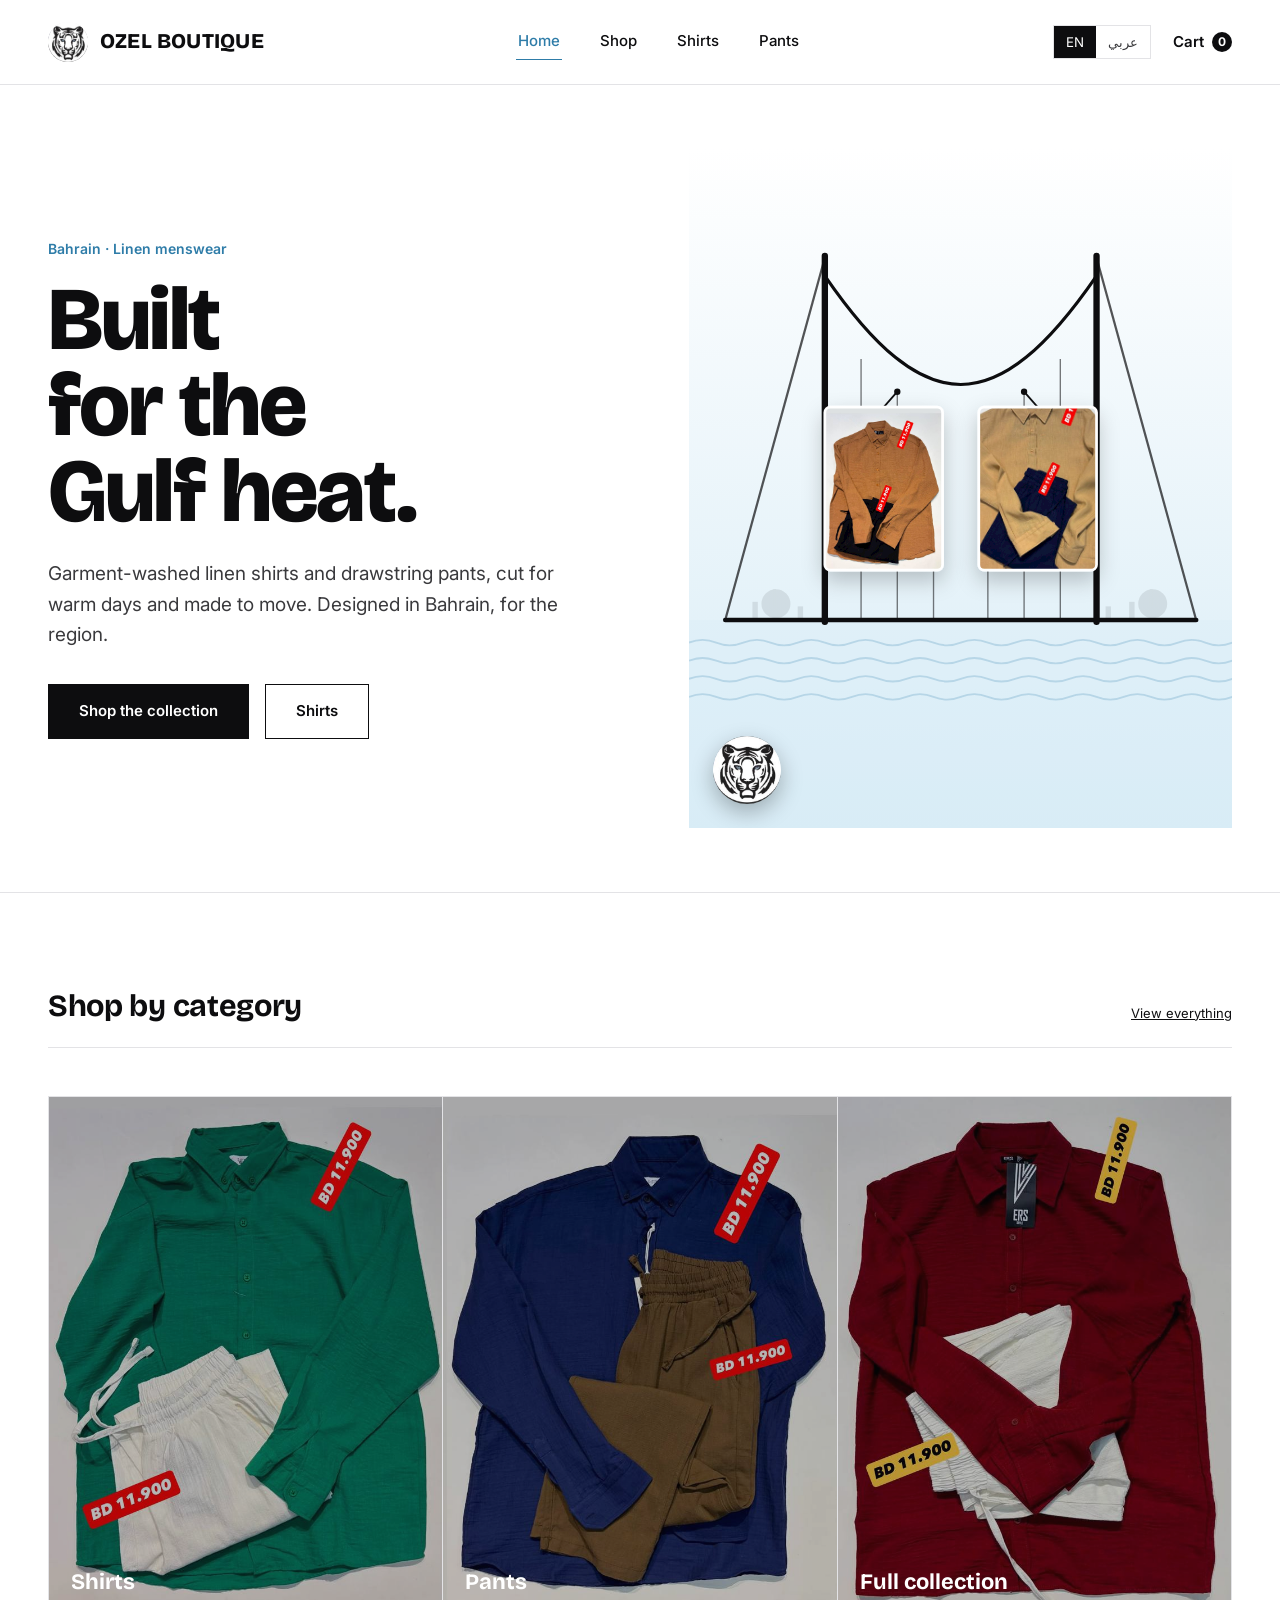
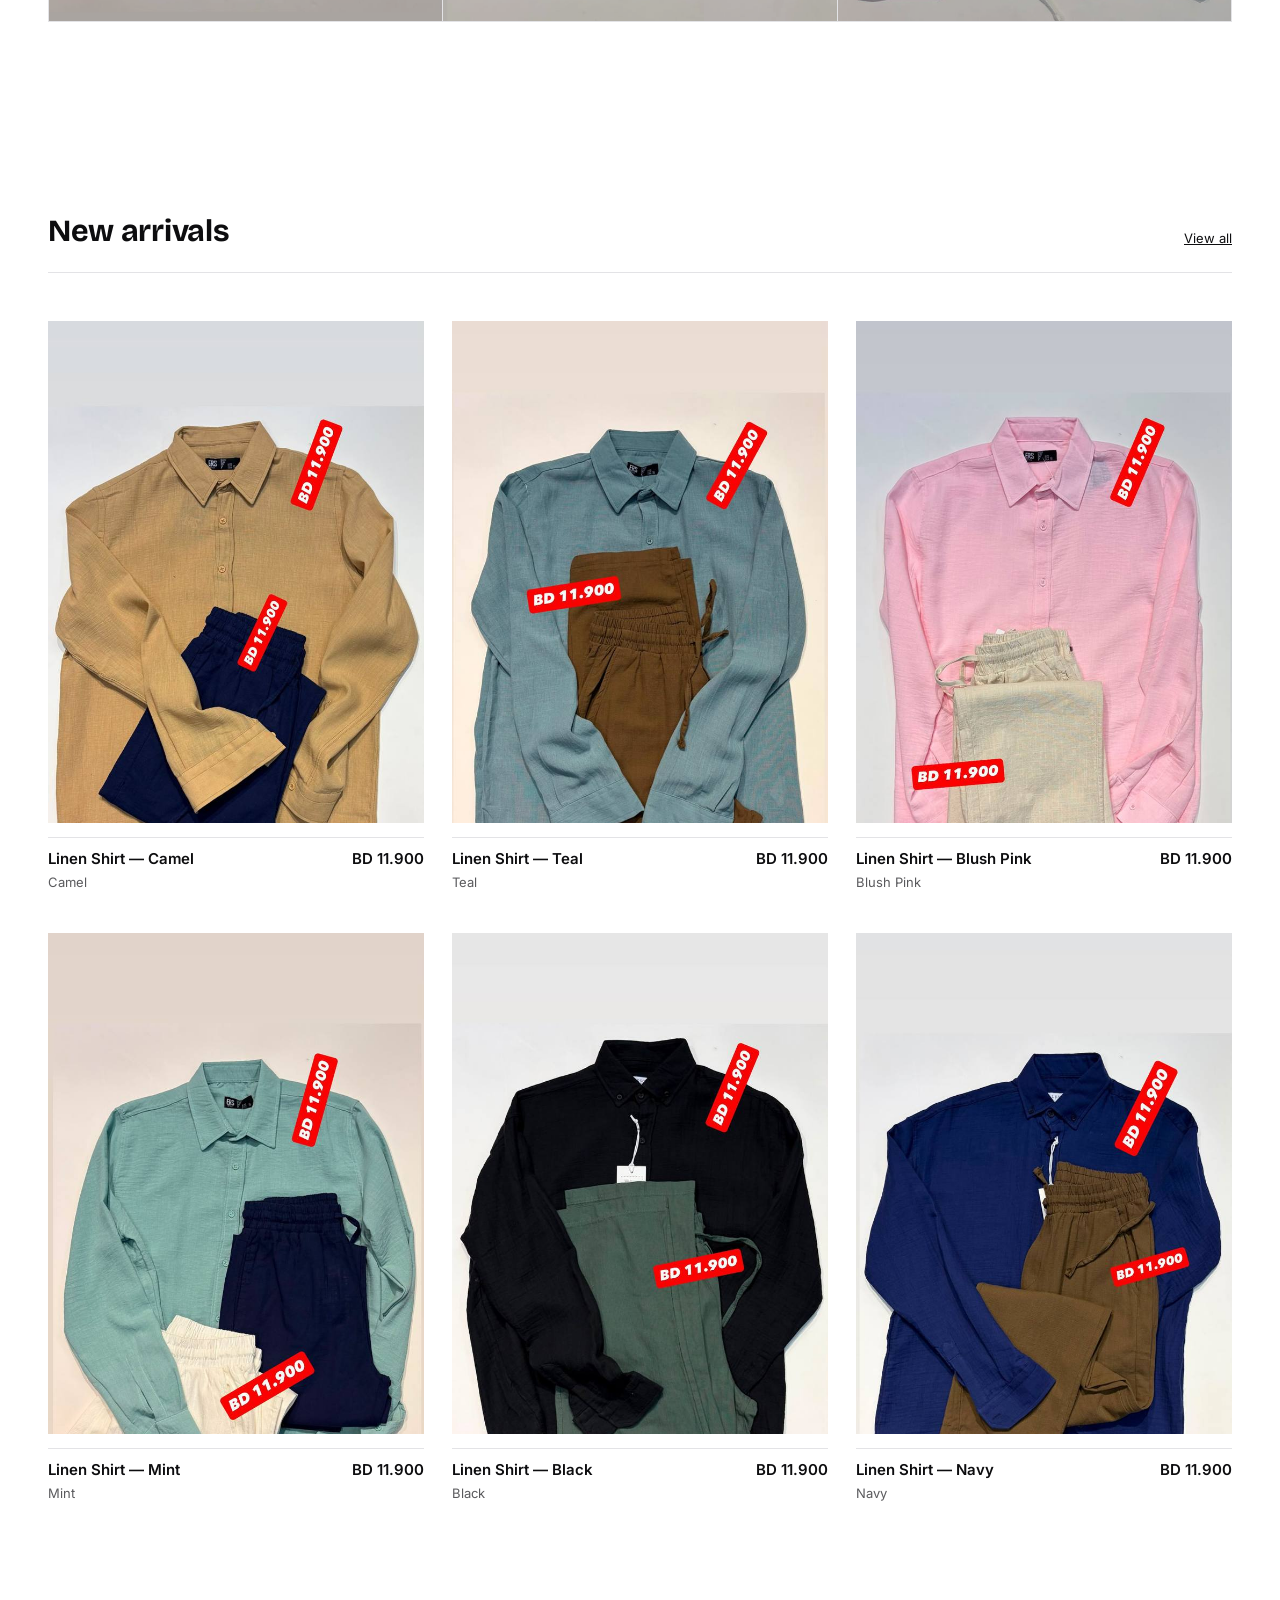
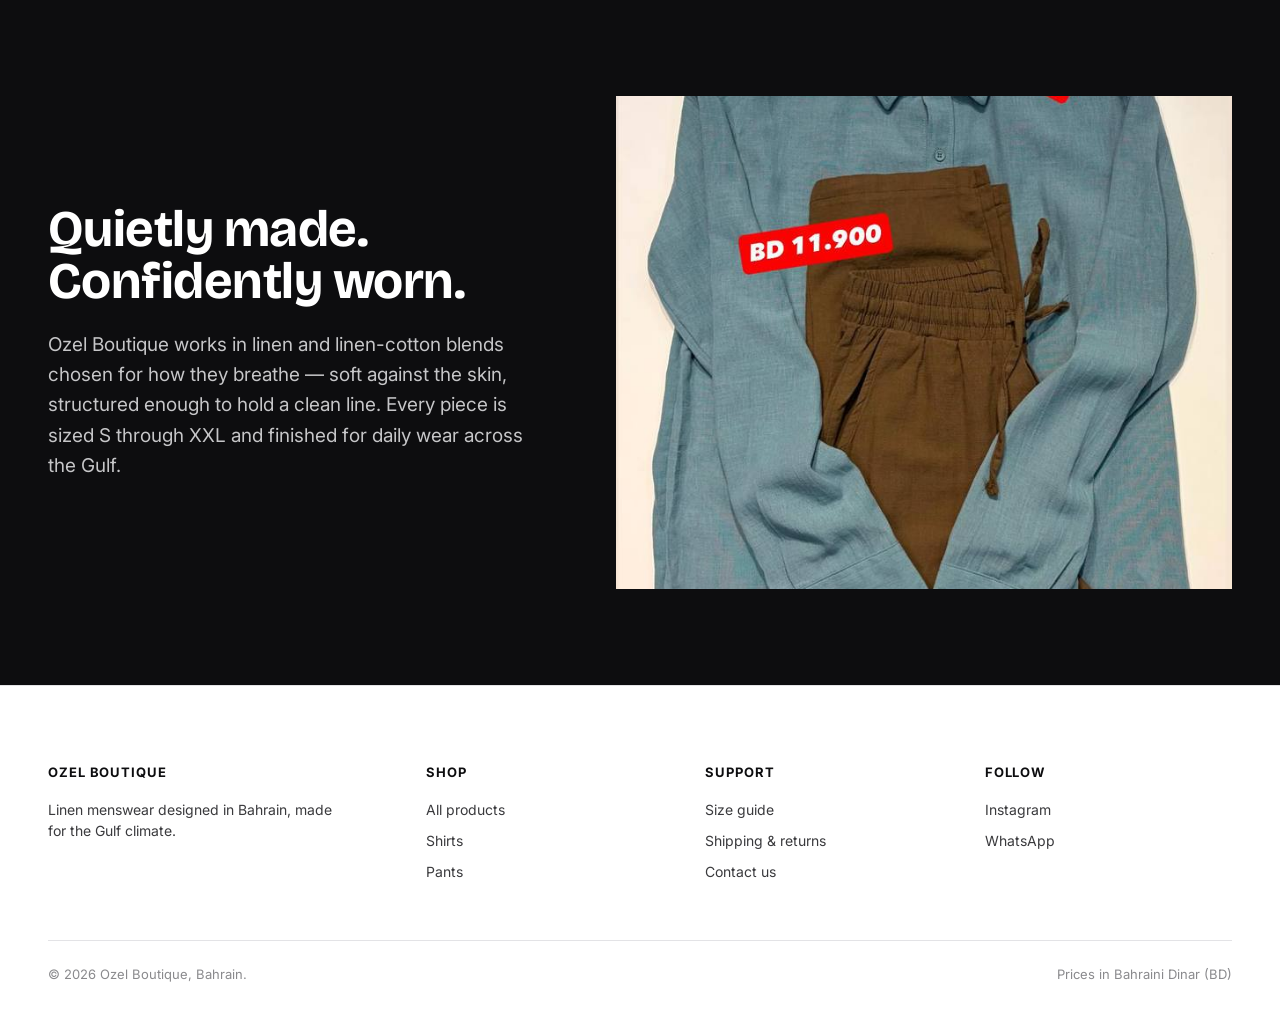
==== index.html @ 1b27c236 "Add files via upload" ====
<!DOCTYPE html>
<html lang="en">
<head>
<meta charset="UTF-8">
<meta name="viewport" content="width=device-width, initial-scale=1.0">
<title>Ozel Boutique — Bahraini Menswear</title>
<meta name="description" content="Ozel Boutique — linen shirts, pants and modern menswear essentials, designed in Bahrain.">
<link rel="icon" href="assets/logo.jpg">
<link rel="preconnect" href="https://fonts.googleapis.com">
<link href="https://fonts.googleapis.com/css2?family=Bricolage+Grotesque:opsz,wght@12..96,400..800&family=Inter:wght@400;500;600;700&family=Tajawal:wght@400;500;700;800&display=swap" rel="stylesheet">
<link rel="stylesheet" href="css/style.css">
<style>.view { display: none; } .view.active { display: block; }</style>
</head>
<body>

<header class="site-header">
  <div class="wrap">
    <a href="#/" class="brand">
      <img id="logo-img" src="assets/logo.jpg" alt="Ozel Boutique">
      <span>OZEL BOUTIQUE</span>
    </a>
    <nav class="main-nav">
      <a href="#/" data-nav="home" data-t="nav.home">Home</a>
      <a href="#/shop" data-nav="shop" data-t="nav.shop">Shop</a>
      <a href="#/shop?category=shirts" data-nav="shop" data-t="nav.shirts">Shirts</a>
      <a href="#/shop?category=pants" data-nav="shop" data-t="nav.pants">Pants</a>
    </nav>
    <div class="header-actions">
      <div class="lang-toggle" id="lang-toggle">
        <button data-lang="en">EN</button>
        <button data-lang="ar">عربي</button>
      </div>
      <a href="#/cart" class="cart-link">
        <span data-t="nav.cart">Cart</span> <span class="cart-count" data-cart-count>0</span>
      </a>
      <button class="nav-toggle" aria-label="Open menu">&#9776;</button>
    </div>
  </div>
</header>

<main id="app"></main>

<footer class="site-footer">
  <div class="wrap">
    <div class="footer-grid">
      <div>
        <h5>Ozel Boutique</h5>
        <p class="muted" style="max-width:32ch;" data-t="footer.tagline">Linen menswear designed in Bahrain, made for the Gulf climate.</p>
      </div>
      <div>
        <h5 data-t="footer.shop">Shop</h5>
        <a href="#/shop" data-t="footer.allProducts">All products</a>
        <a href="#/shop?category=shirts" data-t="nav.shirts">Shirts</a>
        <a href="#/shop?category=pants" data-t="nav.pants">Pants</a>
      </div>
      <div>
        <h5 data-t="footer.support">Support</h5>
        <a href="#" data-t="footer.sizeGuide">Size guide</a>
        <a href="#" data-t="footer.shippingReturns">Shipping &amp; returns</a>
        <a href="#" data-t="footer.contact">Contact us</a>
      </div>
      <div>
        <h5 data-t="footer.follow">Follow</h5>
        <a href="#" data-t="footer.instagram">Instagram</a>
        <a href="#" data-t="footer.whatsapp">WhatsApp</a>
      </div>
    </div>
    <div class="footer-bottom">
      <span data-t="footer.copyright">&copy; 2026 Ozel Boutique, Bahrain.</span>
      <span data-t="footer.priceNote">Prices in Bahraini Dinar (BD)</span>
    </div>
  </div>
</footer>

<script src="js/app.js"></script>
</body>
</html>
---- css/style.css ----
/* ============================================
   OZEL BOUTIQUE — Design tokens
   ============================================ */
:root {
  --cream:      #FFFFFF;
  --cream-2:    #F1F1F3;
  --ink:        #0D0D0F;
  --ink-soft:   #3A3A3D;
  --ice:        #5FA8D3;
  --ice-deep:   #2E7CA8;
  --ice-pale:   #D8ECF6;
  --clay:       #55575C;
  --line:       #E3E3E6;
  --line-dark:  #45464A;
  --white:      #FFFFFF;

  --font-display: 'Bricolage Grotesque', sans-serif;
  --font-body: 'Inter', sans-serif;
  --font-arabic: 'Tajawal', sans-serif;

  --max: 1320px;
}

html[dir="rtl"] body,
html[dir="rtl"] h1, html[dir="rtl"] h2, html[dir="rtl"] h3, html[dir="rtl"] h4,
html[dir="rtl"] .brand span, html[dir="rtl"] .btn, html[dir="rtl"] input, html[dir="rtl"] select {
  font-family: var(--font-arabic);
  letter-spacing: 0;
}

* { box-sizing: border-box; }
html { scroll-behavior: smooth; }

body {
  margin: 0;
  background: var(--cream);
  color: var(--ink);
  font-family: var(--font-body);
  font-size: 16px;
  line-height: 1.5;
  -webkit-font-smoothing: antialiased;
}

img { max-width: 100%; display: block; }
a { color: inherit; text-decoration: none; }
button { font-family: inherit; cursor: pointer; }

.wrap {
  max-width: var(--max);
  margin: 0 auto;
  padding: 0 48px;
}

@media (max-width: 720px) {
  .wrap { padding: 0 20px; }
}

/* ---------- Typography ---------- */
h1, h2, h3, h4 {
  font-family: var(--font-display);
  margin: 0;
  color: var(--ink);
  letter-spacing: -0.01em;
}

.display-1 {
  font-size: clamp(48px, 7vw, 104px);
  font-weight: 800;
  line-height: 0.96;
  letter-spacing: -0.02em;
}

.display-2 {
  font-size: clamp(34px, 4vw, 56px);
  font-weight: 700;
  line-height: 1.02;
}

.display-3 {
  font-size: clamp(24px, 2.4vw, 32px);
  font-weight: 700;
  line-height: 1.1;
}

p { margin: 0; }
.lede {
  font-size: 19px;
  line-height: 1.6;
  color: var(--ink-soft);
  max-width: 46ch;
}

.small { font-size: 13px; }
.muted { color: #5A5A5D; }

/* ---------- Header ---------- */
.site-header {
  position: sticky;
  top: 0;
  z-index: 50;
  background: rgba(255, 255, 255, 0.86);
  backdrop-filter: blur(10px);
  border-bottom: 1px solid var(--line);
}

.site-header .wrap {
  display: flex;
  align-items: center;
  justify-content: space-between;
  height: 84px;
}

.brand {
  display: flex;
  align-items: center;
  gap: 12px;
}

.brand img {
  width: 40px;
  height: 40px;
  border-radius: 50%;
  object-fit: cover;
}

.brand span {
  font-family: var(--font-display);
  font-weight: 800;
  font-size: 21px;
  letter-spacing: 0.01em;
}

.main-nav {
  display: flex;
  gap: 36px;
}

.main-nav a {
  font-size: 15px;
  font-weight: 500;
  padding: 6px 2px;
  border-bottom: 1px solid transparent;
  transition: border-color 0.15s ease, color 0.15s ease;
}

.main-nav a:hover,
.main-nav a.active {
  border-color: var(--ice-deep);
  color: var(--ice-deep);
}

.header-actions {
  display: flex;
  align-items: center;
  gap: 22px;
}

.cart-link {
  display: flex;
  align-items: center;
  gap: 8px;
  font-size: 15px;
  font-weight: 600;
}

.cart-count {
  background: var(--ink);
  color: var(--white);
  font-size: 12px;
  font-weight: 700;
  width: 20px;
  height: 20px;
  border-radius: 50%;
  display: flex;
  align-items: center;
  justify-content: center;
}

.nav-toggle {
  display: none;
  background: none;
  border: none;
  color: var(--ink);
}

@media (max-width: 860px) {
  .main-nav { display: none; }
  .nav-toggle { display: block; }
}

/* ---------- Buttons ---------- */
.btn {
  display: inline-flex;
  align-items: center;
  justify-content: center;
  gap: 10px;
  padding: 15px 30px;
  font-size: 15px;
  font-weight: 600;
  border: 1px solid var(--ink);
  background: var(--ink);
  color: var(--white);
  transition: background 0.15s ease, color 0.15s ease, border-color 0.15s ease, transform 0.1s ease;
}

.btn:hover { background: var(--ice-deep); border-color: var(--ice-deep); }
.btn:active { transform: translateY(1px); }

.btn-outline {
  background: transparent;
  color: var(--ink);
  border: 1px solid var(--ink);
}

.btn-outline:hover {
  background: var(--ink);
  color: var(--white);
}

.btn-block { width: 100%; }

.btn[disabled] {
  opacity: 0.4;
  cursor: not-allowed;
  background: var(--ink);
}

/* ---------- Hero (home) ---------- */
.hero {
  position: relative;
  overflow: hidden;
  border-bottom: 1px solid var(--line);
}

.hero .wrap {
  display: grid;
  grid-template-columns: 1.05fr 0.95fr;
  align-items: center;
  gap: 40px;
  padding-top: 64px;
  padding-bottom: 64px;
  min-height: 640px;
}

.hero-tiger {
  position: absolute;
  right: -180px;
  top: 50%;
  transform: translateY(-50%);
  width: 900px;
  opacity: 0.05;
  pointer-events: none;
}

.hero-copy .eyebrow {
  font-size: 14px;
  font-weight: 600;
  color: var(--ice-deep);
  margin-bottom: 18px;
  display: block;
}

.hero-copy h1 { margin-bottom: 24px; }

.hero-copy .lede { margin-bottom: 34px; }

.hero-actions {
  display: flex;
  gap: 16px;
  align-items: center;
}

.hero-image {
  position: relative;
  aspect-ratio: 4/5;
  overflow: hidden;
  background: var(--ink);
}

.hero-image-photo {
  width: 100%;
  height: 100%;
  object-fit: cover;
  object-position: center 30%;
}

.bridge-art {
  width: 100%;
  height: 100%;
  display: block;
  background: var(--white);
}

.hero-image-tiger {
  position: absolute;
  left: 24px;
  bottom: 24px;
  width: 68px;
  height: 68px;
  border-radius: 50%;
  box-shadow: 0 8px 22px rgba(0,0,0,0.28);
}

html[dir="rtl"] .hero-image-tiger { left: auto; right: 24px; }

@media (max-width: 900px) {
  .hero .wrap { grid-template-columns: 1fr; padding-top: 40px; min-height: unset; }
  .hero-image { order: -1; aspect-ratio: 4/3; }
  .hero-tiger { display: none; }
}

/* ---------- Section scaffolding ---------- */
section { padding: 96px 0; }
.section-head {
  display: flex;
  align-items: flex-end;
  justify-content: space-between;
  margin-bottom: 48px;
  gap: 24px;
  border-bottom: 1px solid var(--line);
  padding-bottom: 24px;
}

@media (max-width: 720px) {
  section { padding: 56px 0; }
  .section-head { flex-direction: column; align-items: flex-start; gap: 12px; }
}

/* ---------- Category strip ---------- */
.cat-strip {
  display: grid;
  grid-template-columns: repeat(3, 1fr);
  gap: 1px;
  background: var(--line);
  border: 1px solid var(--line);
}

.cat-tile {
  position: relative;
  background: var(--ink);
  aspect-ratio: 3/4;
  overflow: hidden;
  display: flex;
  align-items: flex-end;
}

.cat-tile img {
  position: absolute;
  inset: 0;
  width: 100%;
  height: 100%;
  object-fit: cover;
  opacity: 0.72;
  transition: transform 0.4s ease, opacity 0.4s ease;
}

.cat-tile:hover img { transform: scale(1.04); opacity: 0.85; }

.cat-tile .label {
  position: relative;
  padding: 22px;
  color: var(--white);
  font-family: var(--font-display);
  font-weight: 700;
  font-size: 22px;
}

@media (max-width: 720px) {
  .cat-strip { grid-template-columns: 1fr; }
}

/* ---------- Product grid ---------- */
.product-grid {
  display: grid;
  grid-template-columns: repeat(3, 1fr);
  gap: 40px 28px;
}

.product-card { display: block; }

.product-card .frame {
  position: relative;
  aspect-ratio: 3/4;
  overflow: hidden;
  background: var(--cream-2);
  margin-bottom: 14px;
}

.product-card .frame img {
  width: 100%;
  height: 100%;
  object-fit: cover;
  object-position: top center;
  transition: transform 0.35s ease;
}

.product-card:hover .frame img { transform: scale(1.035); }

.product-card .meta {
  display: flex;
  justify-content: space-between;
  align-items: baseline;
  border-top: 1px solid var(--line);
  padding-top: 10px;
}

.product-card .name {
  font-size: 15px;
  font-weight: 600;
}

.product-card .sub {
  font-size: 13px;
  color: #5A5A5D;
  margin-top: 3px;
}

.product-card .price {
  font-size: 15px;
  font-weight: 600;
  white-space: nowrap;
}

@media (max-width: 980px) {
  .product-grid { grid-template-columns: repeat(2, 1fr); }
}
@media (max-width: 560px) {
  .product-grid { grid-template-columns: 1fr; gap: 32px; }
}

/* ---------- Shop layout ---------- */
.shop-layout {
  display: grid;
  grid-template-columns: 220px 1fr;
  gap: 48px;
  align-items: start;
}

.filters {
  position: sticky;
  top: 110px;
  border: 1px solid var(--line);
  padding: 24px;
}

.filters h4 { font-size: 13px; text-transform: uppercase; letter-spacing: 0.08em; margin-bottom: 16px; }

.filter-group { margin-bottom: 28px; }
.filter-group:last-child { margin-bottom: 0; }

.filter-option {
  display: flex;
  align-items: center;
  gap: 10px;
  font-size: 14px;
  padding: 7px 0;
  color: var(--ink-soft);
}

.filter-option input { accent-color: var(--ice-deep); }
.filter-option:hover { color: var(--ink); }

.filter-count { margin-left: auto; color: #8A8A8D; font-size: 12px; }

.results-bar {
  display: flex;
  justify-content: space-between;
  align-items: center;
  margin-bottom: 28px;
  font-size: 14px;
}

@media (max-width: 860px) {
  .shop-layout { grid-template-columns: 1fr; }
  .filters { position: static; display: flex; flex-wrap: wrap; gap: 24px; }
  .filter-group { margin-bottom: 0; }
}

/* ---------- Product detail ---------- */
.product-detail {
  display: grid;
  grid-template-columns: 1.1fr 0.9fr;
  gap: 64px;
}

.gallery-main {
  aspect-ratio: 4/5;
  background: var(--cream-2);
  overflow: hidden;
  margin-bottom: 12px;
}

.gallery-main img { width: 100%; height: 100%; object-fit: cover; object-position: top center; }

.gallery-thumbs { display: flex; gap: 10px; }
.gallery-thumbs button {
  width: 72px;
  aspect-ratio: 3/4;
  padding: 0;
  border: 1px solid var(--line);
  background: var(--cream-2);
  overflow: hidden;
}
.gallery-thumbs button.active { border-color: var(--ink); }
.gallery-thumbs img { width: 100%; height: 100%; object-fit: cover; }

.pd-eyebrow {
  font-size: 13px;
  font-weight: 600;
  color: var(--ice-deep);
  text-transform: uppercase;
  letter-spacing: 0.06em;
  margin-bottom: 10px;
  display: block;
}

.pd-title { margin-bottom: 10px; }
.pd-price { font-size: 20px; font-weight: 600; margin-bottom: 24px; display: block; }

.option-row { margin-bottom: 26px; }
.option-row .label {
  font-size: 13px;
  font-weight: 600;
  margin-bottom: 12px;
  display: flex;
  justify-content: space-between;
}

.swatches { display: flex; gap: 10px; }
.swatch {
  width: 34px;
  height: 34px;
  border-radius: 50%;
  border: 2px solid transparent;
  outline: 1px solid var(--line);
  outline-offset: 2px;
  padding: 0;
}
.swatch.active { border-color: var(--ink); }

.sizes { display: flex; gap: 10px; flex-wrap: wrap; }
.size-btn {
  min-width: 48px;
  height: 44px;
  padding: 0 12px;
  border: 1px solid var(--line);
  background: transparent;
  font-size: 14px;
  font-weight: 600;
}
.size-btn:hover { border-color: var(--ink); }
.size-btn.active { border-color: var(--ink); background: var(--ink); color: var(--white); }

.qty-row { display: flex; align-items: center; gap: 16px; margin-bottom: 20px; }
.qty-control {
  display: flex;
  align-items: center;
  border: 1px solid var(--line);
}
.qty-control button {
  width: 40px; height: 44px;
  background: none; border: none;
  font-size: 16px;
}
.qty-control span { min-width: 34px; text-align: center; font-weight: 600; }

.pd-actions { display: flex; gap: 12px; margin-bottom: 32px; }

.accordion { border-top: 1px solid var(--line); }
.accordion-item { border-bottom: 1px solid var(--line); }
.accordion-item summary {
  padding: 18px 0;
  font-weight: 600;
  font-size: 14px;
  cursor: pointer;
  list-style: none;
  display: flex;
  justify-content: space-between;
  align-items: center;
}
.accordion-item summary::-webkit-details-marker { display: none; }
.accordion-item summary::after { content: '+'; font-size: 18px; font-weight: 400; color: var(--ice-deep); }
.accordion-item[open] summary::after { content: '\2212'; }
.accordion-item .body {
  padding-bottom: 18px;
  font-size: 14px;
  color: var(--ink-soft);
  line-height: 1.7;
}

@media (max-width: 860px) {
  .product-detail { grid-template-columns: 1fr; gap: 32px; }
}

/* ---------- Cart / checkout ---------- */
.cart-layout {
  display: grid;
  grid-template-columns: 1.5fr 1fr;
  gap: 56px;
  align-items: start;
}

.cart-line {
  display: grid;
  grid-template-columns: 88px 1fr auto auto;
  gap: 18px;
  align-items: center;
  padding: 20px 0;
  border-bottom: 1px solid var(--line);
}

.cart-line img { width: 88px; aspect-ratio: 3/4; object-fit: cover; }
.cart-line .name { font-weight: 600; font-size: 15px; margin-bottom: 4px; }
.cart-line .opts { font-size: 13px; color: #5A5A5D; }
.cart-line .remove { font-size: 12px; color: var(--ice-deep); margin-top: 8px; background: none; border: none; padding: 0; text-decoration: underline; }
.cart-line .line-price { font-weight: 600; font-size: 15px; white-space: nowrap; }

.summary-box {
  border: 1px solid var(--line);
  padding: 28px;
}

.summary-row {
  display: flex;
  justify-content: space-between;
  font-size: 14px;
  padding: 10px 0;
}

.summary-row.total {
  border-top: 1px solid var(--line);
  margin-top: 6px;
  padding-top: 16px;
  font-size: 17px;
  font-weight: 700;
}

.empty-state {
  text-align: center;
  padding: 90px 0;
}
.empty-state h3 { margin-bottom: 12px; }
.empty-state p { margin-bottom: 28px; color: #5A5A5D; }

/* Checkout form */
.form-grid { display: grid; grid-template-columns: 1fr 1fr; gap: 16px; }
.field { margin-bottom: 16px; }
.field.full { grid-column: 1 / -1; }
.field label { display: block; font-size: 13px; font-weight: 600; margin-bottom: 8px; }
.field input, .field select {
  width: 100%;
  padding: 13px 14px;
  border: 1px solid var(--line);
  background: var(--white);
  font-family: inherit;
  font-size: 14px;
  color: var(--ink);
}
.field input:focus, .field select:focus, button:focus-visible, a:focus-visible {
  outline: 2px solid var(--ice-deep);
  outline-offset: 2px;
}

.pay-options { display: grid; gap: 10px; margin-bottom: 28px; }
.pay-option {
  display: flex;
  align-items: center;
  gap: 12px;
  border: 1px solid var(--line);
  padding: 16px;
  font-size: 14px;
  font-weight: 600;
}
.pay-option input { accent-color: var(--ice-deep); }
.pay-option:has(input:checked) { border-color: var(--ink); background: var(--white); }

@media (max-width: 860px) {
  .cart-layout { grid-template-columns: 1fr; }
  .cart-line { grid-template-columns: 64px 1fr auto; }
  .form-grid { grid-template-columns: 1fr; }
}

/* ---------- Story / about strip ---------- */
.story {
  background: var(--ink);
  color: var(--white);
}
.story .wrap {
  display: grid;
  grid-template-columns: 0.9fr 1.1fr;
  gap: 64px;
  align-items: center;
}
.story h2 { color: var(--white); margin-bottom: 22px; }
.story p { color: #C6C6C8; }
.story img { width: 100%; aspect-ratio: 5/4; object-fit: cover; }

@media (max-width: 900px) {
  .story .wrap { grid-template-columns: 1fr; }
}

/* ---------- Footer ---------- */
.site-footer {
  border-top: 1px solid var(--line);
  padding: 56px 0 32px;
}
.footer-grid {
  display: grid;
  grid-template-columns: 1.4fr 1fr 1fr 1fr;
  gap: 32px;
  margin-bottom: 48px;
}
.footer-grid h5 { font-size: 13px; text-transform: uppercase; letter-spacing: 0.07em; margin-bottom: 16px; }
.footer-grid a, .footer-grid p { display: block; font-size: 14px; color: var(--ink-soft); margin-bottom: 10px; }
.footer-bottom {
  display: flex;
  justify-content: space-between;
  border-top: 1px solid var(--line);
  padding-top: 24px;
  font-size: 13px;
  color: #8A8A8D;
}

@media (max-width: 720px) {
  .footer-grid { grid-template-columns: 1fr 1fr; }
  .footer-bottom { flex-direction: column; gap: 8px; }
}

/* ---------- Utility ---------- */
.badge {
  display: inline-block;
  font-size: 12px;
  font-weight: 700;
  padding: 5px 10px;
  background: var(--clay);
  color: var(--white);
}

.visually-hidden {
  position: absolute;
  width: 1px; height: 1px;
  overflow: hidden;
  clip: rect(0,0,0,0);
}


/* ---------- RTL adjustments ---------- */
html[dir="rtl"] .hero-tiger { right: auto; left: -180px; }
html[dir="rtl"] .filter-count { margin-left: 0; margin-right: auto; }
html[dir="rtl"] .accordion-item summary::after { content: '+'; }

/* ---------- Language toggle ---------- */
.lang-toggle {
  display: flex;
  border: 1px solid var(--line);
  font-size: 12px;
  font-weight: 700;
  overflow: hidden;
}
.lang-toggle button {
  padding: 8px 12px;
  background: transparent;
  border: none;
  color: var(--ink-soft);
}
.lang-toggle button.active {
  background: var(--ink);
  color: var(--white);
}

.view { display: none; }
.view.active { display: block; }

/* ---------- Header scroll behaviour ---------- */
.site-header .wrap { transition: height 0.25s ease; }
.site-header.scrolled .wrap { height: 64px; }
.site-header.scrolled .brand img { width: 32px; height: 32px; }
.brand img { transition: width 0.25s ease, height 0.25s ease; }
.site-header.scrolled { box-shadow: 0 1px 0 rgba(13,13,15,0.06); }

/* ---------- Hero load-in ---------- */
.hero-title .line-mask {
  display: block;
  overflow: hidden;
}
.hero-title .line-inner {
  display: block;
  transform: translateY(112%);
  opacity: 0;
  animation: lineUp 0.85s cubic-bezier(.22,.85,.28,1) forwards;
}
@keyframes lineUp {
  0% { transform: translateY(112%); opacity: 0; }
  60% { opacity: 1; }
  100% { transform: translateY(0); opacity: 1; }
}

.anim-in {
  opacity: 0;
  transform: translateY(14px);
  animation: fadeUp 0.7s cubic-bezier(.22,.85,.28,1) forwards;
}
@keyframes fadeUp {
  to { opacity: 1; transform: translateY(0); }
}

.hero-image-reveal {
  clip-path: inset(0 0 0 100%);
  animation: wipeIn 0.9s cubic-bezier(.22,.85,.28,1) forwards;
  animation-delay: 0.35s;
}
html[dir="rtl"] .hero-image-reveal { clip-path: inset(0 100% 0 0); }
@keyframes wipeIn {
  to { clip-path: inset(0 0 0 0%); }
}
html[dir="rtl"] .hero-image-reveal { animation-name: wipeInRtl; }
@keyframes wipeInRtl {
  to { clip-path: inset(0 0 0 0); }
}

.hero-tiger {
  opacity: 0;
  animation: tigerIn 1.4s ease-out forwards;
  will-change: transform;
}
@keyframes tigerIn {
  0% { opacity: 0; transform: translateY(-50%) scale(0.94); }
  100% { opacity: 0.05; transform: translateY(-50%) scale(1); }
}

@media (prefers-reduced-motion: reduce) {
  .hero-title .line-inner,
  .anim-in,
  .hero-image-reveal,
  .hero-tiger {
    animation: none !important;
    opacity: 1 !important;
    transform: none !important;
    clip-path: none !important;
  }
}
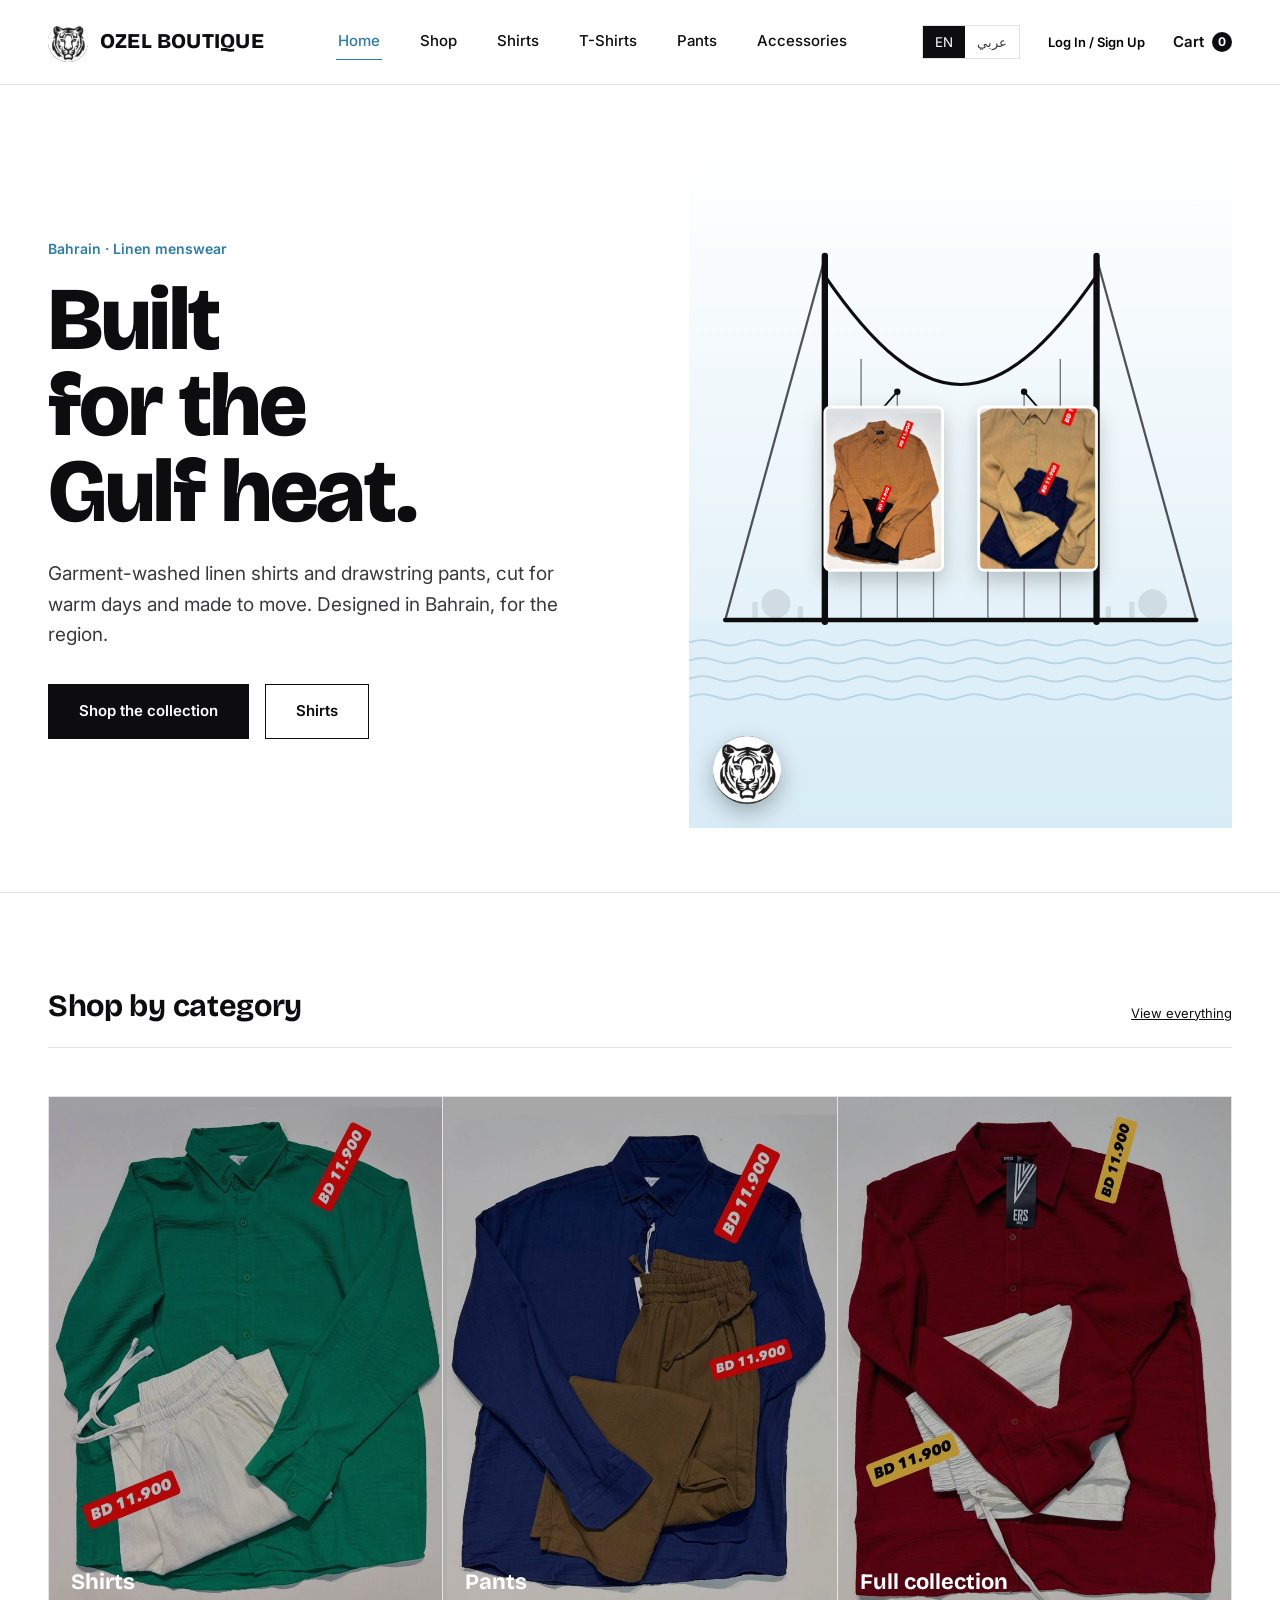
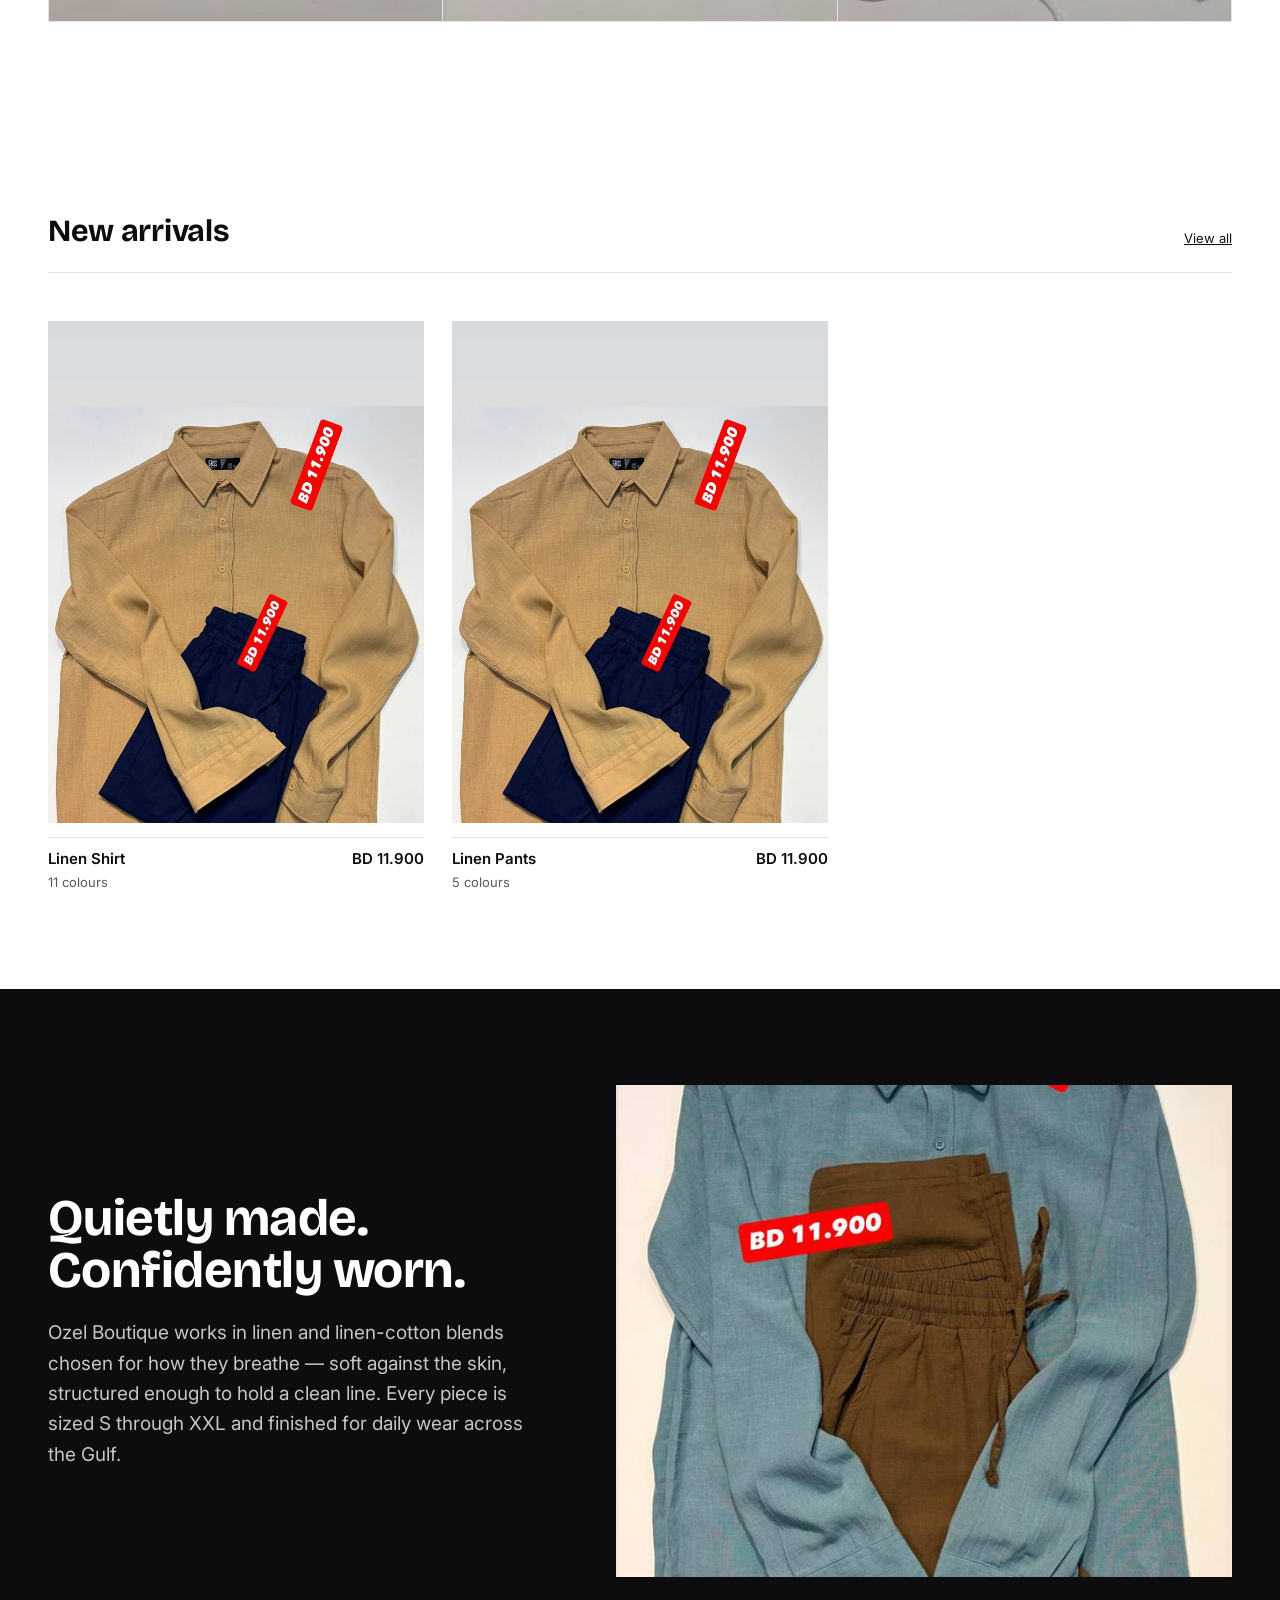
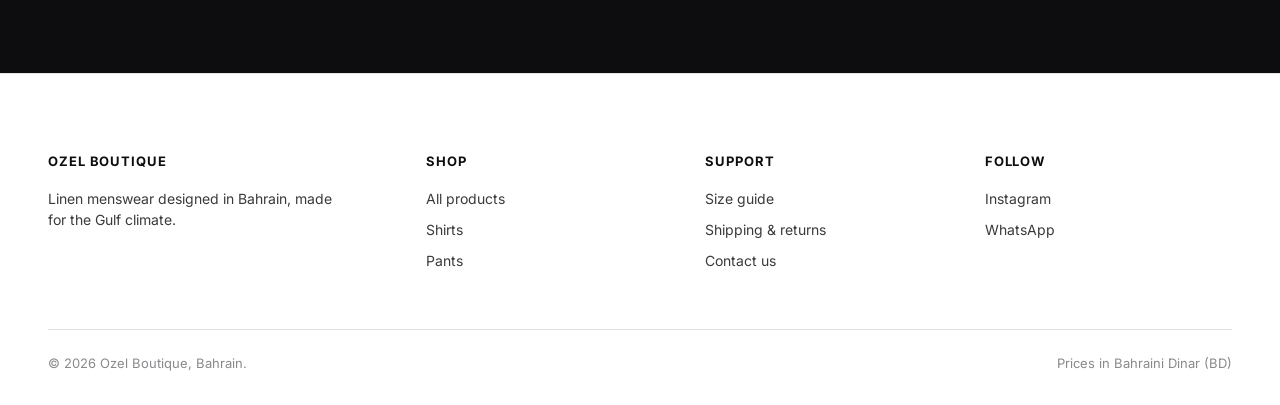
==== commit 610ad84d: "Add files via upload" ====
--- a/index.html
+++ b/index.html
@@ -10,8 +10,18 @@
 <link href="https://fonts.googleapis.com/css2?family=Bricolage+Grotesque:opsz,wght@12..96,400..800&family=Inter:wght@400;500;600;700&family=Tajawal:wght@400;500;700;800&display=swap" rel="stylesheet">
 <link rel="stylesheet" href="css/style.css">
 <style>.view { display: none; } .view.active { display: block; }</style>
+<script src="https://identity.netlify.com/v1/netlify-identity-widget.js"></script>
 </head>
 <body>
+
+<!-- Hidden static copy of the contact form so Netlify's build detects it.
+     The real, visible form is rendered by js/app.js on the #/contact page
+     and submits to this same form name via fetch. -->
+<form name="contact" data-netlify="true" netlify-honeypot="bot-field" hidden>
+  <input type="text" name="name" />
+  <input type="email" name="email" />
+  <textarea name="message"></textarea>
+</form>
 
 <header class="site-header">
   <div class="wrap">
@@ -23,13 +33,16 @@
       <a href="#/" data-nav="home" data-t="nav.home">Home</a>
       <a href="#/shop" data-nav="shop" data-t="nav.shop">Shop</a>
       <a href="#/shop?category=shirts" data-nav="shop" data-t="nav.shirts">Shirts</a>
+      <a href="#/shop?category=tshirts" data-nav="shop" data-t="nav.tshirts">T-Shirts</a>
       <a href="#/shop?category=pants" data-nav="shop" data-t="nav.pants">Pants</a>
+      <a href="#/shop?category=accessories" data-nav="shop" data-t="nav.accessories">Accessories</a>
     </nav>
     <div class="header-actions">
       <div class="lang-toggle" id="lang-toggle">
         <button data-lang="en">EN</button>
         <button data-lang="ar">عربي</button>
       </div>
+      <button id="account-btn" class="cart-link" style="background:none; border:none;" data-t="account.login">Log In / Sign Up</button>
       <a href="#/cart" class="cart-link">
         <span data-t="nav.cart">Cart</span> <span class="cart-count" data-cart-count>0</span>
       </a>
@@ -55,9 +68,9 @@
       </div>
       <div>
         <h5 data-t="footer.support">Support</h5>
-        <a href="#" data-t="footer.sizeGuide">Size guide</a>
+        <a href="#/size-guide" data-t="footer.sizeGuide">Size guide</a>
         <a href="#" data-t="footer.shippingReturns">Shipping &amp; returns</a>
-        <a href="#" data-t="footer.contact">Contact us</a>
+        <a href="#/contact" data-t="footer.contact">Contact us</a>
       </div>
       <div>
         <h5 data-t="footer.follow">Follow</h5>
--- a/css/style.css
+++ b/css/style.css
@@ -550,6 +550,14 @@
 }
 .size-btn:hover { border-color: var(--ink); }
 .size-btn.active { border-color: var(--ink); background: var(--ink); color: var(--white); }
+.size-btn.sold-out {
+  color: #B8B4A8;
+  border-color: var(--line);
+  background: repeating-linear-gradient(135deg, transparent, transparent 4px, var(--line) 4px, var(--line) 5px);
+  cursor: not-allowed;
+}
+.size-btn.sold-out:hover { border-color: var(--line); }
+#account-btn { font-size: 13px; cursor: pointer; white-space: nowrap; }
 
 .qty-row { display: flex; align-items: center; gap: 16px; margin-bottom: 20px; }
 .qty-control {
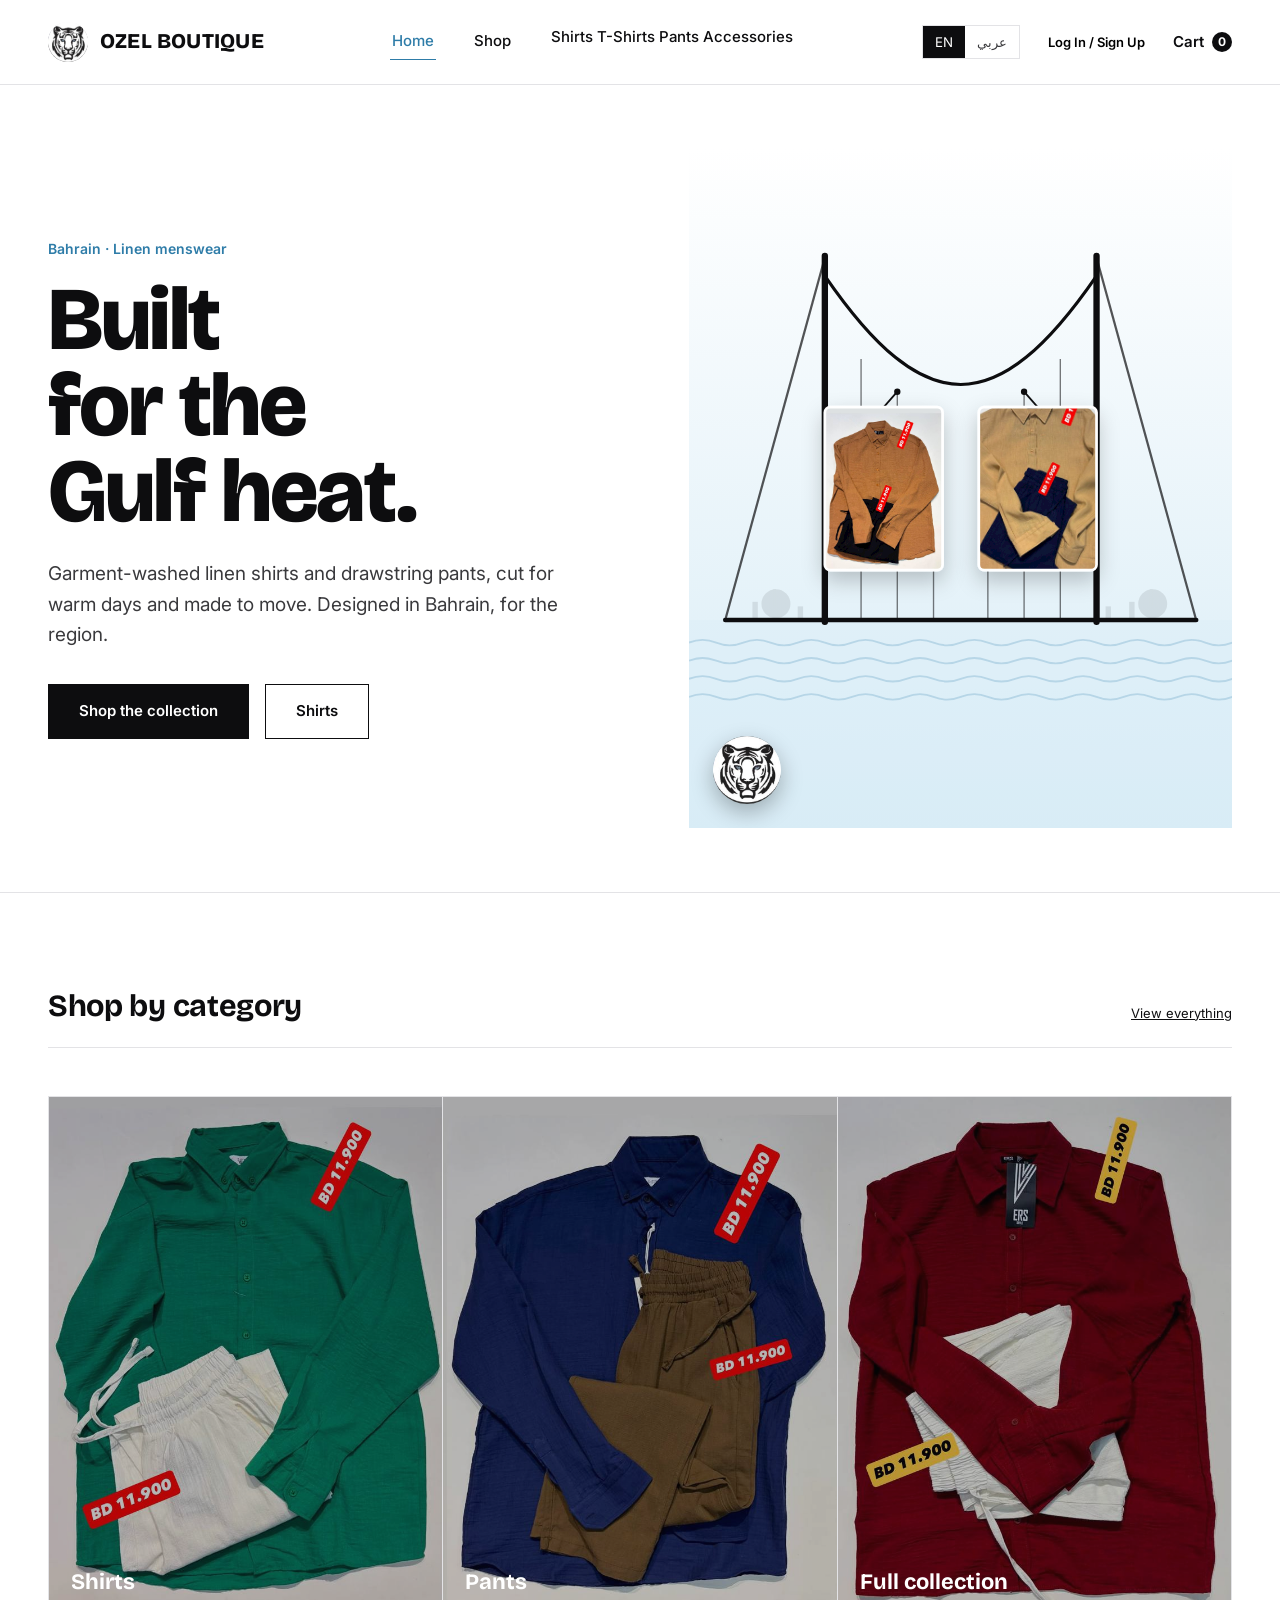
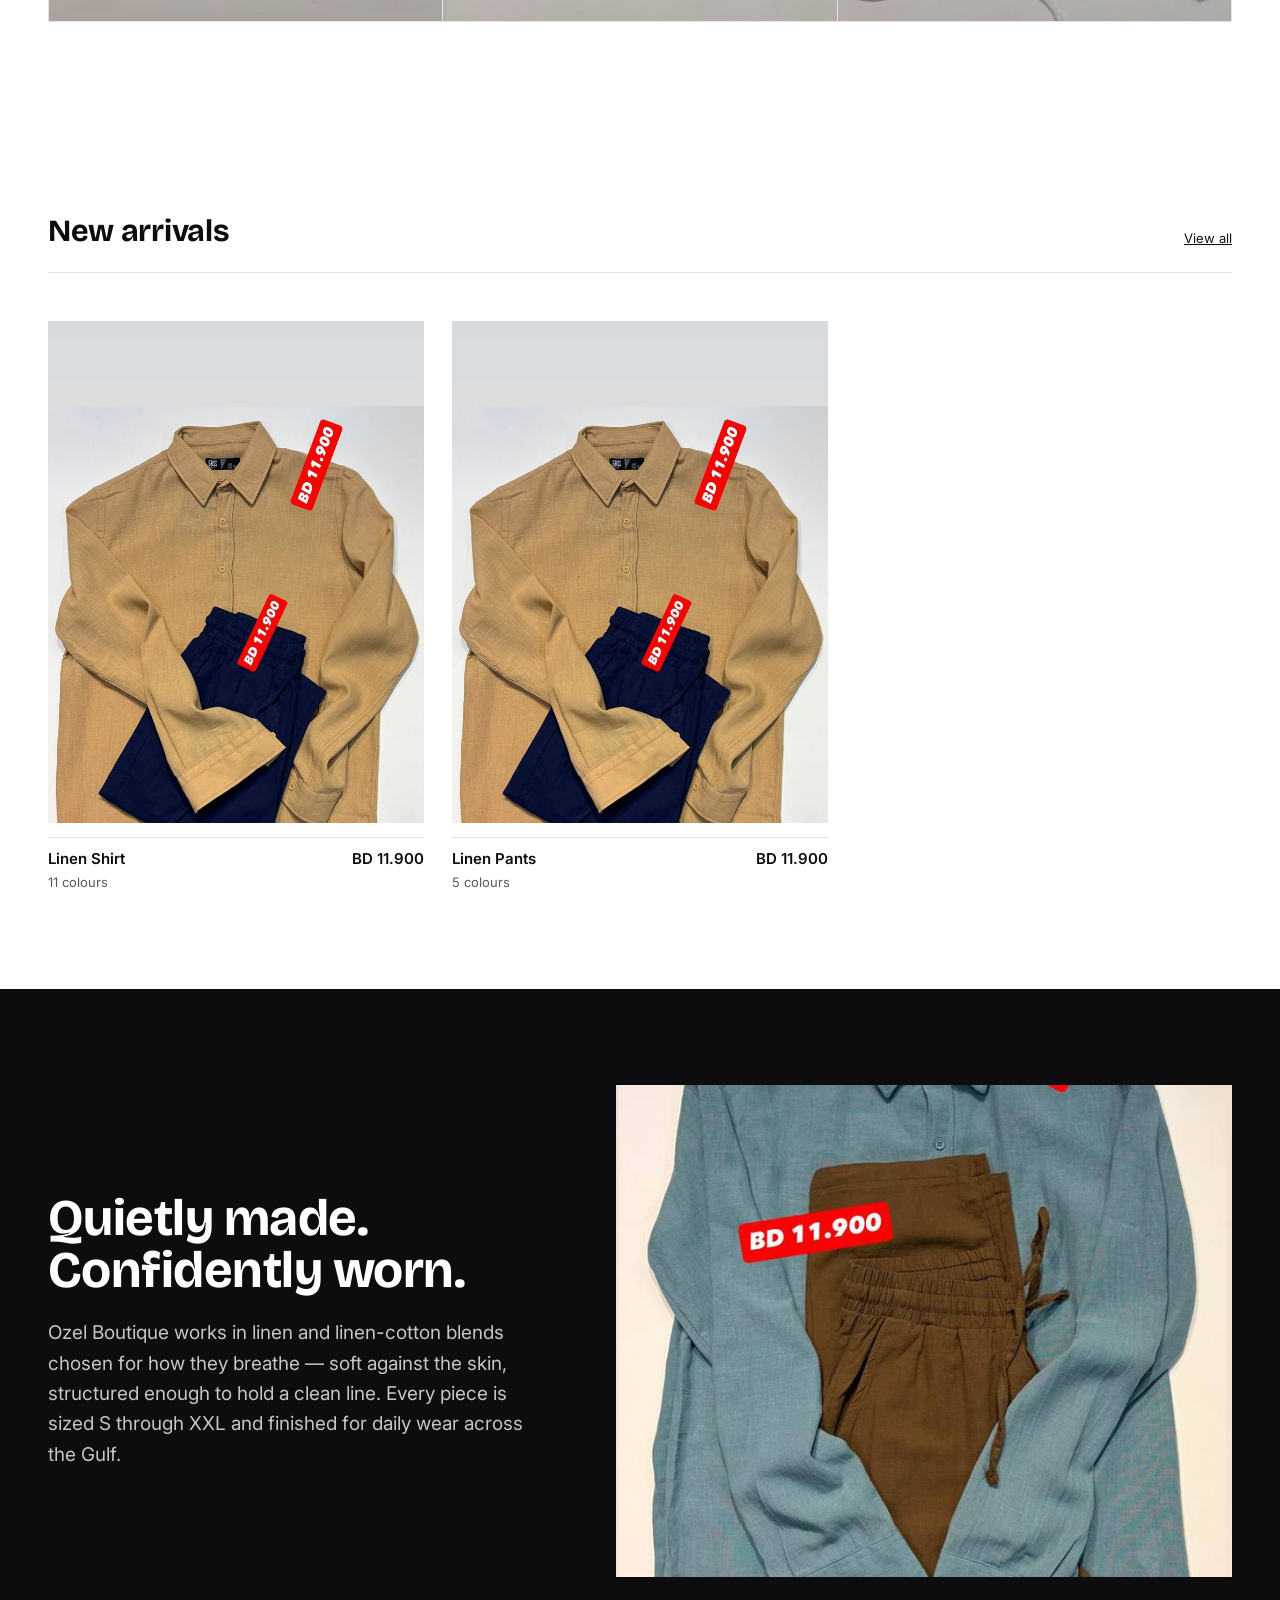
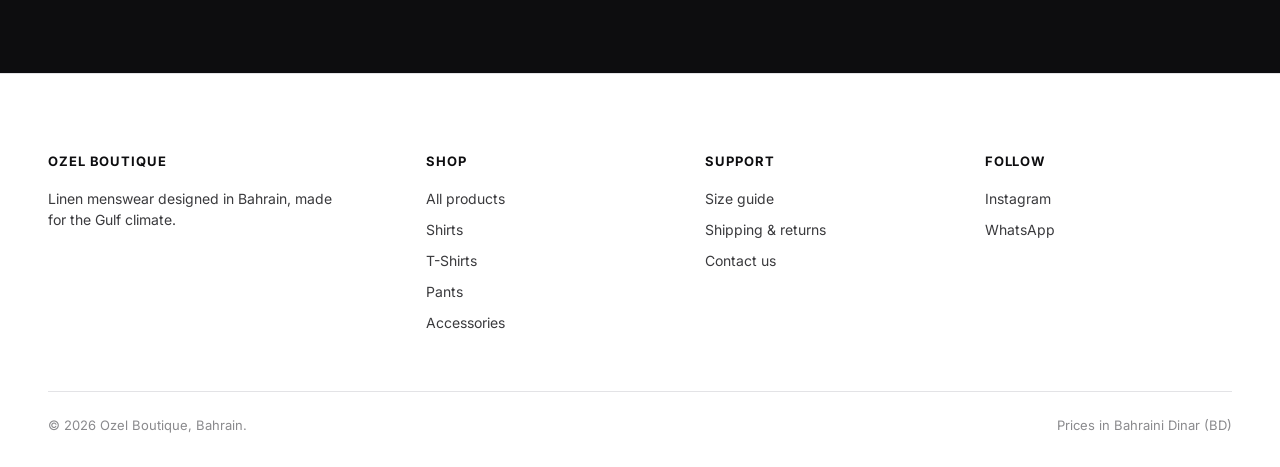
==== commit 606ee82b: "Add files via upload" ====
--- a/index.html
+++ b/index.html
@@ -32,10 +32,7 @@
     <nav class="main-nav">
       <a href="#/" data-nav="home" data-t="nav.home">Home</a>
       <a href="#/shop" data-nav="shop" data-t="nav.shop">Shop</a>
-      <a href="#/shop?category=shirts" data-nav="shop" data-t="nav.shirts">Shirts</a>
-      <a href="#/shop?category=tshirts" data-nav="shop" data-t="nav.tshirts">T-Shirts</a>
-      <a href="#/shop?category=pants" data-nav="shop" data-t="nav.pants">Pants</a>
-      <a href="#/shop?category=accessories" data-nav="shop" data-t="nav.accessories">Accessories</a>
+      <span id="category-nav"></span>
     </nav>
     <div class="header-actions">
       <div class="lang-toggle" id="lang-toggle">
@@ -63,8 +60,7 @@
       <div>
         <h5 data-t="footer.shop">Shop</h5>
         <a href="#/shop" data-t="footer.allProducts">All products</a>
-        <a href="#/shop?category=shirts" data-t="nav.shirts">Shirts</a>
-        <a href="#/shop?category=pants" data-t="nav.pants">Pants</a>
+        <span id="footer-category-nav"></span>
       </div>
       <div>
         <h5 data-t="footer.support">Support</h5>
